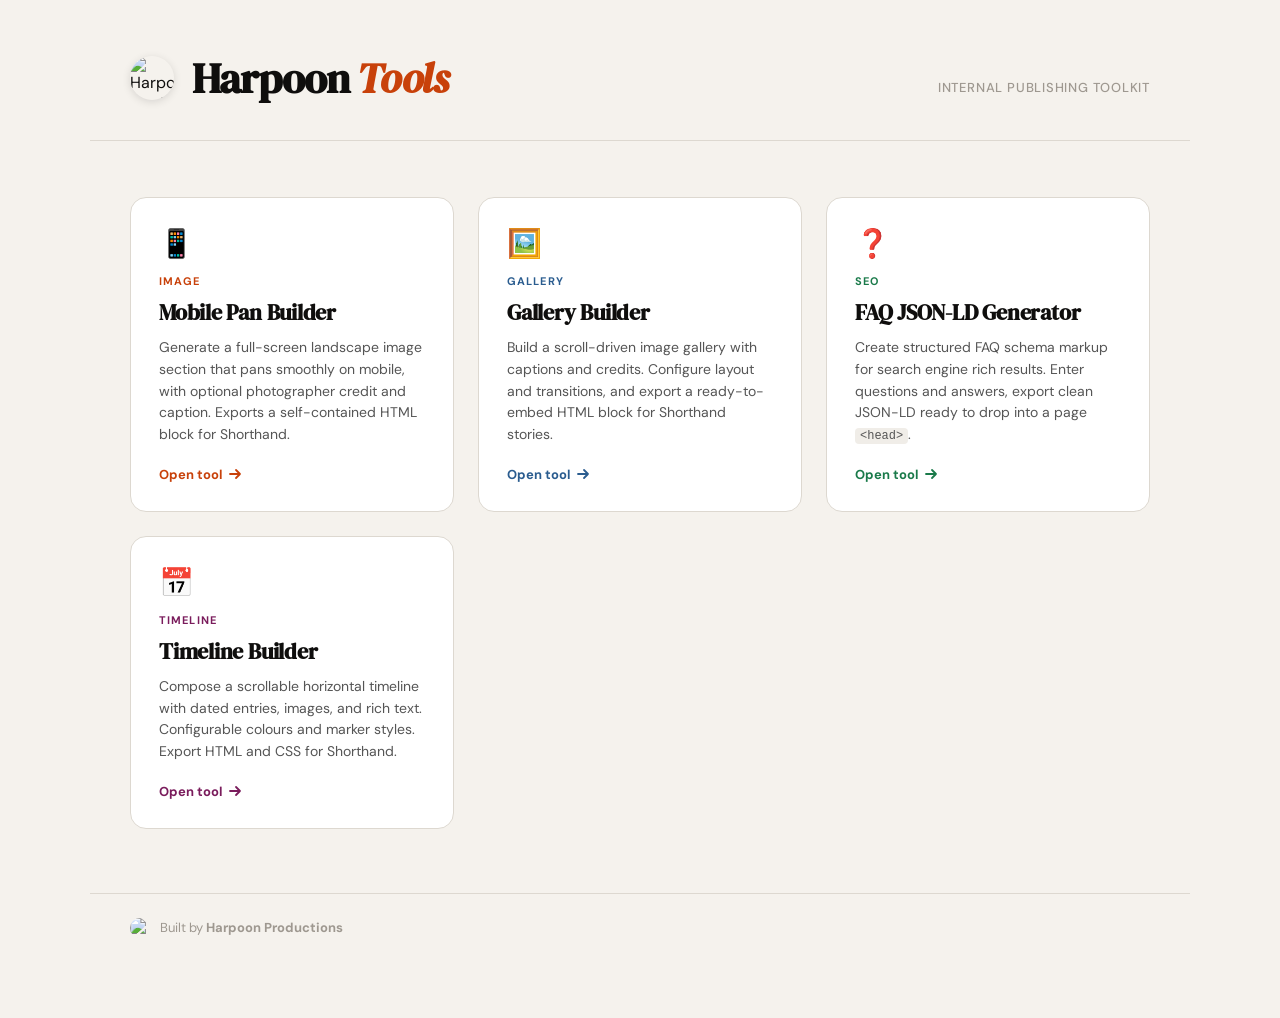
==== docs/index.html @ 6e2a62d7 "new index for tools" ====
<!doctype html>
<html lang="en">
<head>
  <meta charset="utf-8" />
  <meta name="viewport" content="width=device-width, initial-scale=1" />
  <title>Harpoon Tools</title>
  <link rel="preconnect" href="https://fonts.googleapis.com">
  <link rel="preconnect" href="https://fonts.gstatic.com" crossorigin>
  <link href="https://fonts.googleapis.com/css2?family=DM+Serif+Display:ital@0;1&family=DM+Sans:wght@400;500;700&display=swap" rel="stylesheet">
  <style>
    *, *::before, *::after { box-sizing: border-box; margin: 0; padding: 0; }

    :root {
      --ink:      #0f0e0d;
      --paper:    #f5f2ed;
      --mid:      #9e9890;
      --rule:     #ddd8d0;
      --accent:   #c8410a;
      --card-bg:  #ffffff;
    }

    body {
      font-family: 'DM Sans', sans-serif;
      background: var(--paper);
      color: var(--ink);
      min-height: 100vh;
      padding: 0 0 80px;
    }

    /* ── Header ── */
    header {
      padding: 56px 40px 40px;
      max-width: 1100px;
      margin: 0 auto 56px;
      display: flex;
      align-items: flex-end;
      justify-content: space-between;
      gap: 24px;
      border-bottom: 1px solid var(--rule);
    }

    .header__left { display: flex; align-items: center; gap: 18px; }

    .header__logo {
      width: 44px;
      height: 44px;
      border-radius: 50%;
      flex-shrink: 0;
      box-shadow: 0 2px 8px rgba(0,0,0,0.12);
    }

    .header__title {
      font-family: 'DM Serif Display', serif;
      font-size: clamp(28px, 4vw, 42px);
      line-height: 1;
      letter-spacing: -0.02em;
    }

    .header__title em {
      font-style: italic;
      color: var(--accent);
    }

    .header__sub {
      font-size: 13px;
      color: var(--mid);
      font-weight: 500;
      letter-spacing: 0.06em;
      text-transform: uppercase;
      padding-bottom: 4px;
    }

    /* ── Grid ── */
    .grid {
      max-width: 1100px;
      margin: 0 auto;
      padding: 0 40px;
      display: grid;
      grid-template-columns: repeat(auto-fill, minmax(280px, 1fr));
      gap: 24px;
    }

    /* ── Card ── */
    .card {
      background: var(--card-bg);
      border-radius: 16px;
      border: 1px solid var(--rule);
      padding: 32px 28px 28px;
      text-decoration: none;
      color: inherit;
      display: flex;
      flex-direction: column;
      gap: 12px;
      position: relative;
      overflow: hidden;
      transition: transform 0.2s ease, box-shadow 0.2s ease, border-color 0.2s ease;
    }

    .card::before {
      content: '';
      position: absolute;
      top: 0; left: 0; right: 0;
      height: 3px;
      background: var(--card-accent, var(--accent));
      transform: scaleX(0);
      transform-origin: left;
      transition: transform 0.25s ease;
    }

    .card:hover {
      transform: translateY(-3px);
      box-shadow: 0 12px 40px rgba(0,0,0,0.10);
      border-color: transparent;
    }

    .card:hover::before { transform: scaleX(1); }

    .card__icon { font-size: 28px; line-height: 1; margin-bottom: 4px; }

    .card__label {
      font-size: 11px;
      font-weight: 700;
      letter-spacing: 0.1em;
      text-transform: uppercase;
      color: var(--card-accent, var(--accent));
    }

    .card__title {
      font-family: 'DM Serif Display', serif;
      font-size: 22px;
      line-height: 1.15;
      letter-spacing: -0.01em;
    }

    .card__desc {
      font-size: 14px;
      color: #555;
      line-height: 1.55;
      flex: 1;
    }

    .card__desc code {
      font-size: 12px;
      background: #f0ede8;
      border-radius: 4px;
      padding: 1px 5px;
      font-family: ui-monospace, Menlo, monospace;
    }

    .card__cta {
      display: inline-flex;
      align-items: center;
      gap: 6px;
      font-size: 13px;
      font-weight: 700;
      color: var(--card-accent, var(--accent));
      margin-top: 8px;
    }

    .card__cta svg { transition: transform 0.2s ease; }
    .card:hover .card__cta svg { transform: translateX(4px); }

    /* Per-card accent colours */
    .card--pan      { --card-accent: #c8410a; }
    .card--gallery  { --card-accent: #2a5c8f; }
    .card--faq      { --card-accent: #1a7a4a; }
    .card--timeline { --card-accent: #7a1c5c; }

    /* ── Footer ── */
    footer {
      max-width: 1100px;
      margin: 64px auto 0;
      padding: 24px 40px 0;
      display: flex;
      align-items: center;
      gap: 10px;
      color: var(--mid);
      font-size: 13px;
      border-top: 1px solid var(--rule);
    }

    footer img { width: 20px; height: 20px; border-radius: 50%; }
    footer a { color: var(--mid); font-weight: 700; text-decoration: none; }
    footer a:hover { text-decoration: underline; }

    /* ── Responsive ── */
    @media (max-width: 600px) {
      header { padding: 32px 20px 28px; flex-direction: column; align-items: flex-start; }
      .grid { padding: 0 20px; gap: 16px; }
      footer { padding: 24px 20px 0; }
    }
  </style>
</head>
<body>

  <header>
    <div class="header__left">
      <img class="header__logo"
           src="https://pbs.twimg.com/profile_images/1200397581333024768/kEKej87-_400x400.jpg"
           alt="Harpoon Productions" />
      <h1 class="header__title">Harpoon <em>Tools</em></h1>
    </div>
    <span class="header__sub">Internal publishing toolkit</span>
  </header>

  <main class="grid">

    <a class="card card--pan" href="mobile-pan-tool.html">
      <div class="card__icon">📱</div>
      <span class="card__label">Image</span>
      <h2 class="card__title">Mobile Pan Builder</h2>
      <p class="card__desc">Generate a full-screen landscape image section that pans smoothly on mobile, with optional photographer credit and caption. Exports a self-contained HTML block for Shorthand.</p>
      <span class="card__cta">Open tool <svg width="14" height="14" viewBox="0 0 14 14" fill="none"><path d="M2 7h10M8 3l4 4-4 4" stroke="currentColor" stroke-width="1.8" stroke-linecap="round" stroke-linejoin="round"/></svg></span>
    </a>

    <a class="card card--gallery" href="gallery-builder.html">
      <div class="card__icon">🖼️</div>
      <span class="card__label">Gallery</span>
      <h2 class="card__title">Gallery Builder</h2>
      <p class="card__desc">Build a scroll-driven image gallery with captions and credits. Configure layout and transitions, and export a ready-to-embed HTML block for Shorthand stories.</p>
      <span class="card__cta">Open tool <svg width="14" height="14" viewBox="0 0 14 14" fill="none"><path d="M2 7h10M8 3l4 4-4 4" stroke="currentColor" stroke-width="1.8" stroke-linecap="round" stroke-linejoin="round"/></svg></span>
    </a>

    <a class="card card--faq" href="fa-faq-jsonld-generator.html">
      <div class="card__icon">❓</div>
      <span class="card__label">SEO</span>
      <h2 class="card__title">FAQ JSON-LD Generator</h2>
      <p class="card__desc">Create structured FAQ schema markup for search engine rich results. Enter questions and answers, export clean JSON-LD ready to drop into a page <code>&lt;head&gt;</code>.</p>
      <span class="card__cta">Open tool <svg width="14" height="14" viewBox="0 0 14 14" fill="none"><path d="M2 7h10M8 3l4 4-4 4" stroke="currentColor" stroke-width="1.8" stroke-linecap="round" stroke-linejoin="round"/></svg></span>
    </a>

    <a class="card card--timeline" href="timeline-builder/index.html">
      <div class="card__icon">📅</div>
      <span class="card__label">Timeline</span>
      <h2 class="card__title">Timeline Builder</h2>
      <p class="card__desc">Compose a scrollable horizontal timeline with dated entries, images, and rich text. Configurable colours and marker styles. Export HTML and CSS for Shorthand.</p>
      <span class="card__cta">Open tool <svg width="14" height="14" viewBox="0 0 14 14" fill="none"><path d="M2 7h10M8 3l4 4-4 4" stroke="currentColor" stroke-width="1.8" stroke-linecap="round" stroke-linejoin="round"/></svg></span>
    </a>

  </main>

  <footer>
    <img src="https://pbs.twimg.com/profile_images/1200397581333024768/kEKej87-_400x400.jpg" alt="Harpoon Productions" />
    <span>Built by <a href="https://harpoonproductions.co.uk" target="_blank">Harpoon Productions</a></span>
  </footer>

</body>
</html>
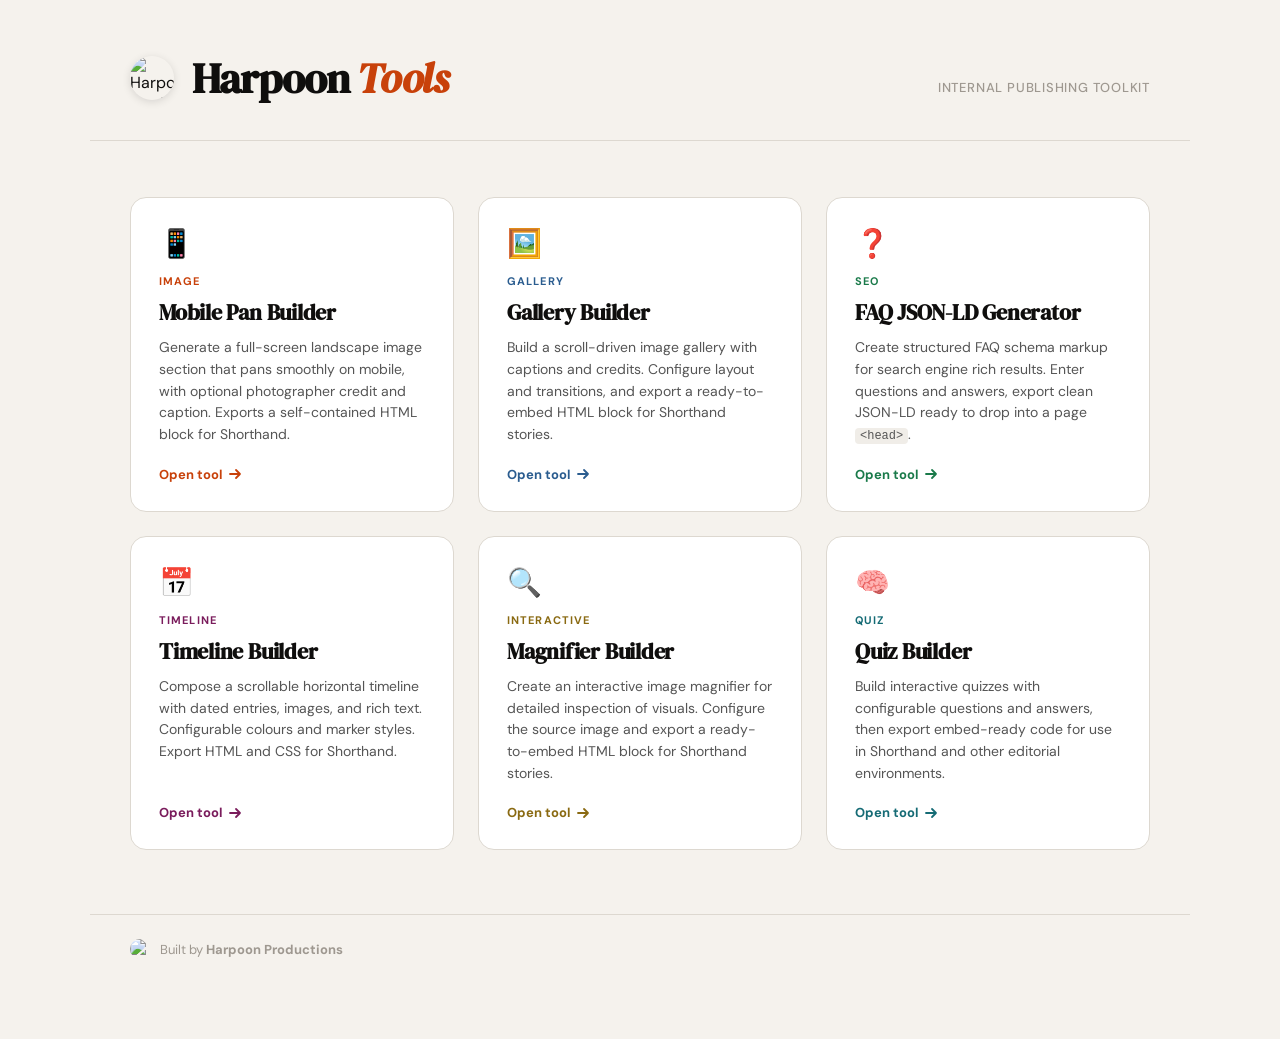
==== commit 04d4678a: "Update index.html new tiles" ====
--- a/docs/index.html
+++ b/docs/index.html
@@ -161,10 +161,12 @@
     .card:hover .card__cta svg { transform: translateX(4px); }
 
     /* Per-card accent colours */
-    .card--pan      { --card-accent: #c8410a; }
-    .card--gallery  { --card-accent: #2a5c8f; }
-    .card--faq      { --card-accent: #1a7a4a; }
-    .card--timeline { --card-accent: #7a1c5c; }
+    .card--pan       { --card-accent: #c8410a; }
+    .card--gallery   { --card-accent: #2a5c8f; }
+    .card--faq       { --card-accent: #1a7a4a; }
+    .card--timeline  { --card-accent: #7a1c5c; }
+    .card--magnifier { --card-accent: #8a6a12; }
+    .card--quiz      { --card-accent: #156b75; }
 
     /* ── Footer ── */
     footer {
@@ -237,6 +239,22 @@
       <span class="card__cta">Open tool <svg width="14" height="14" viewBox="0 0 14 14" fill="none"><path d="M2 7h10M8 3l4 4-4 4" stroke="currentColor" stroke-width="1.8" stroke-linecap="round" stroke-linejoin="round"/></svg></span>
     </a>
 
+    <a class="card card--magnifier" href="magnifier-builder.html">
+      <div class="card__icon">🔍</div>
+      <span class="card__label">Interactive</span>
+      <h2 class="card__title">Magnifier Builder</h2>
+      <p class="card__desc">Create an interactive image magnifier for detailed inspection of visuals. Configure the source image and export a ready-to-embed HTML block for Shorthand stories.</p>
+      <span class="card__cta">Open tool <svg width="14" height="14" viewBox="0 0 14 14" fill="none"><path d="M2 7h10M8 3l4 4-4 4" stroke="currentColor" stroke-width="1.8" stroke-linecap="round" stroke-linejoin="round"/></svg></span>
+    </a>
+
+    <a class="card card--quiz" href="quiz-builder-v1.1.html">
+      <div class="card__icon">🧠</div>
+      <span class="card__label">Quiz</span>
+      <h2 class="card__title">Quiz Builder</h2>
+      <p class="card__desc">Build interactive quizzes with configurable questions and answers, then export embed-ready code for use in Shorthand and other editorial environments.</p>
+      <span class="card__cta">Open tool <svg width="14" height="14" viewBox="0 0 14 14" fill="none"><path d="M2 7h10M8 3l4 4-4 4" stroke="currentColor" stroke-width="1.8" stroke-linecap="round" stroke-linejoin="round"/></svg></span>
+    </a>
+
   </main>
 
   <footer>
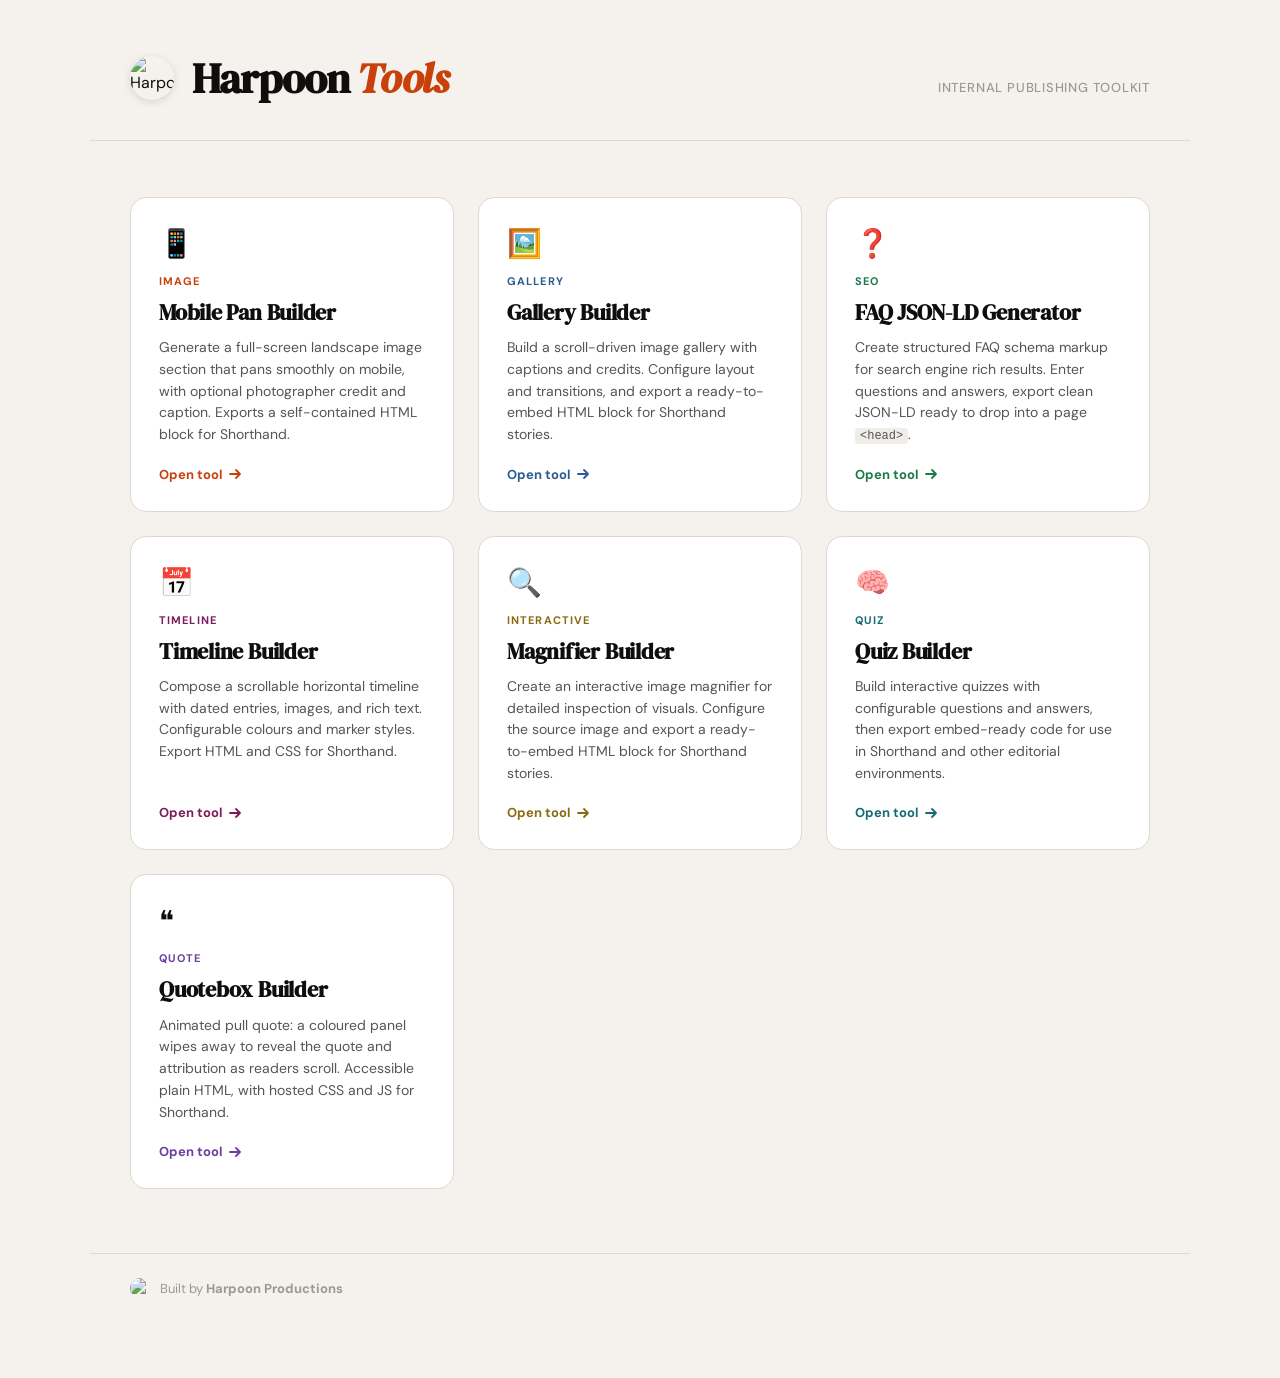
==== commit b3b3ca07: "List Quotebox Builder on the tools index Co-Authored-By: Claude Opus 5.5 <noreply@anthropic.com>" ====
--- a/docs/index.html
+++ b/docs/index.html
@@ -167,6 +167,7 @@
     .card--timeline  { --card-accent: #7a1c5c; }
     .card--magnifier { --card-accent: #8a6a12; }
     .card--quiz      { --card-accent: #156b75; }
+    .card--quote     { --card-accent: #6b3fa0; }
 
     /* ── Footer ── */
     footer {
@@ -255,6 +256,14 @@
       <span class="card__cta">Open tool <svg width="14" height="14" viewBox="0 0 14 14" fill="none"><path d="M2 7h10M8 3l4 4-4 4" stroke="currentColor" stroke-width="1.8" stroke-linecap="round" stroke-linejoin="round"/></svg></span>
     </a>
 
+    <a class="card card--quote" href="quotebox-builder/index.html">
+      <div class="card__icon">❝</div>
+      <span class="card__label">Quote</span>
+      <h2 class="card__title">Quotebox Builder</h2>
+      <p class="card__desc">Animated pull quote: a coloured panel wipes away to reveal the quote and attribution as readers scroll. Accessible plain HTML, with hosted CSS and JS for Shorthand.</p>
+      <span class="card__cta">Open tool <svg width="14" height="14" viewBox="0 0 14 14" fill="none"><path d="M2 7h10M8 3l4 4-4 4" stroke="currentColor" stroke-width="1.8" stroke-linecap="round" stroke-linejoin="round"/></svg></span>
+    </a>
+
   </main>
 
   <footer>
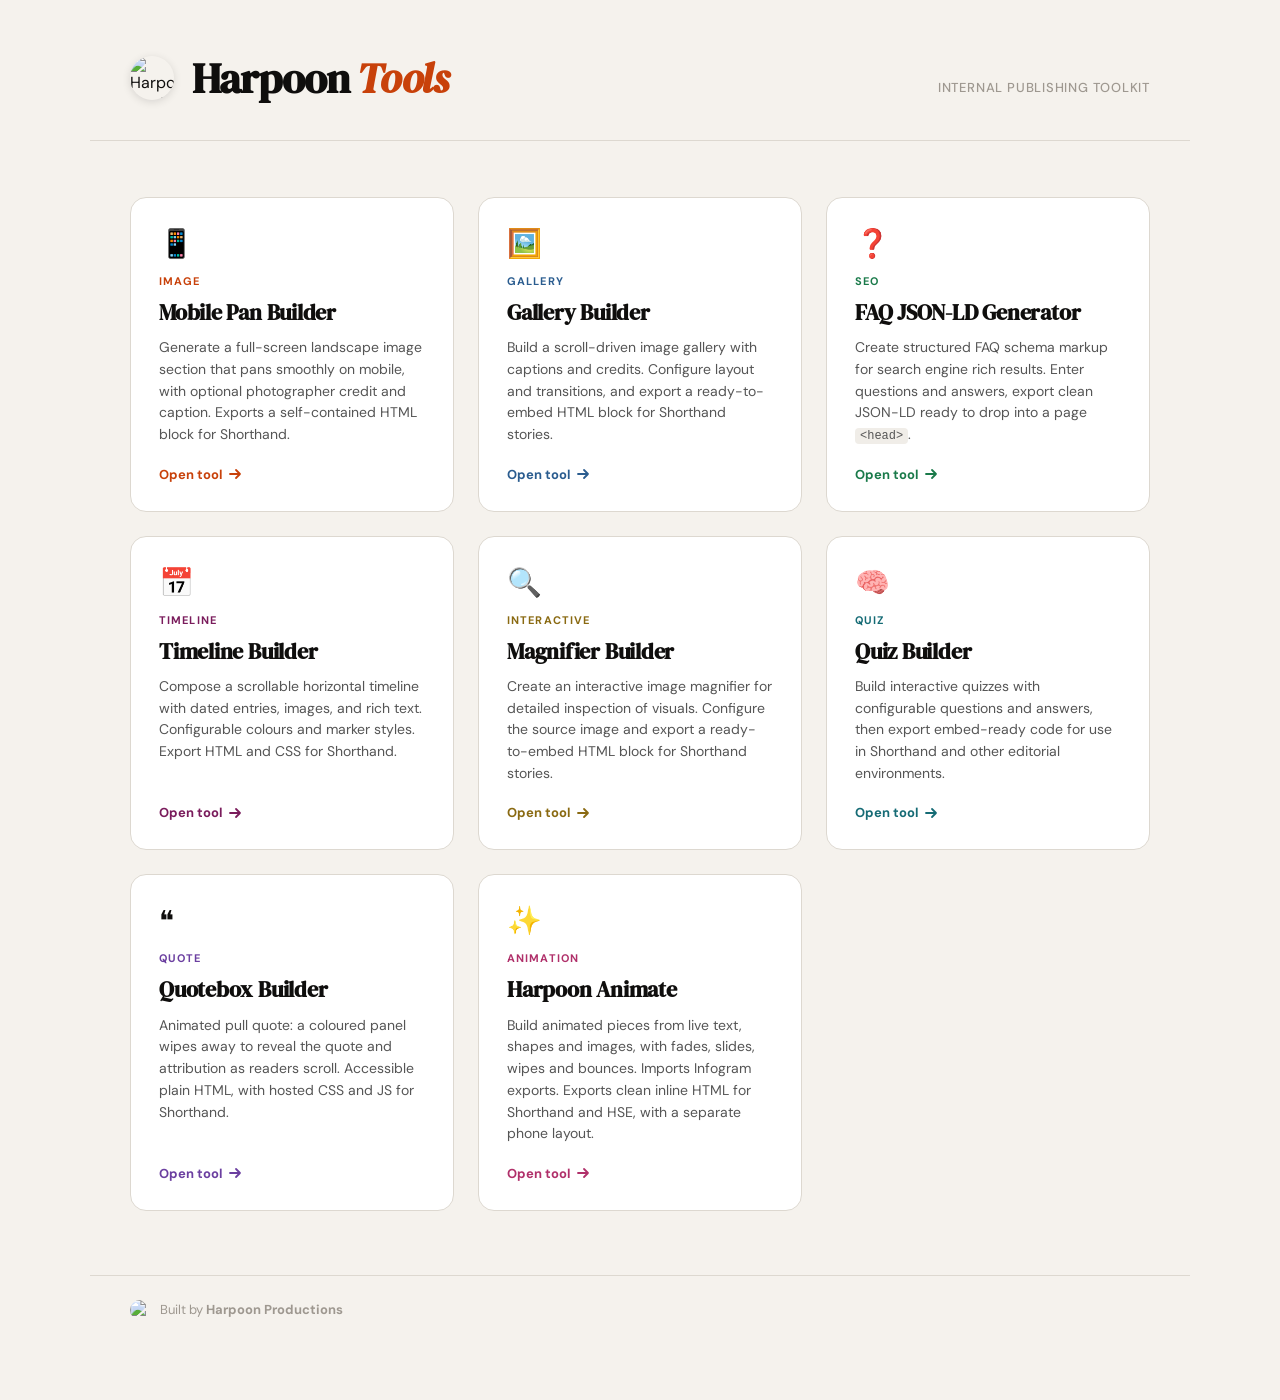
==== commit 9029b4b0: "Add Harpoon Animate editor v0.2 Forms-based editor for animated pieces (live text, shapes, images) t" ====
--- a/docs/index.html
+++ b/docs/index.html
@@ -168,6 +168,7 @@
     .card--magnifier { --card-accent: #8a6a12; }
     .card--quiz      { --card-accent: #156b75; }
     .card--quote     { --card-accent: #6b3fa0; }
+    .card--animate   { --card-accent: #b0306a; }
 
     /* ── Footer ── */
     footer {
@@ -264,6 +265,14 @@
       <span class="card__cta">Open tool <svg width="14" height="14" viewBox="0 0 14 14" fill="none"><path d="M2 7h10M8 3l4 4-4 4" stroke="currentColor" stroke-width="1.8" stroke-linecap="round" stroke-linejoin="round"/></svg></span>
     </a>
 
+    <a class="card card--animate" href="animate/">
+      <div class="card__icon">✨</div>
+      <span class="card__label">Animation</span>
+      <h2 class="card__title">Harpoon Animate</h2>
+      <p class="card__desc">Build animated pieces from live text, shapes and images, with fades, slides, wipes and bounces. Imports Infogram exports. Exports clean inline HTML for Shorthand and HSE, with a separate phone layout.</p>
+      <span class="card__cta">Open tool <svg width="14" height="14" viewBox="0 0 14 14" fill="none"><path d="M2 7h10M8 3l4 4-4 4" stroke="currentColor" stroke-width="1.8" stroke-linecap="round" stroke-linejoin="round"/></svg></span>
+    </a>
+
   </main>
 
   <footer>
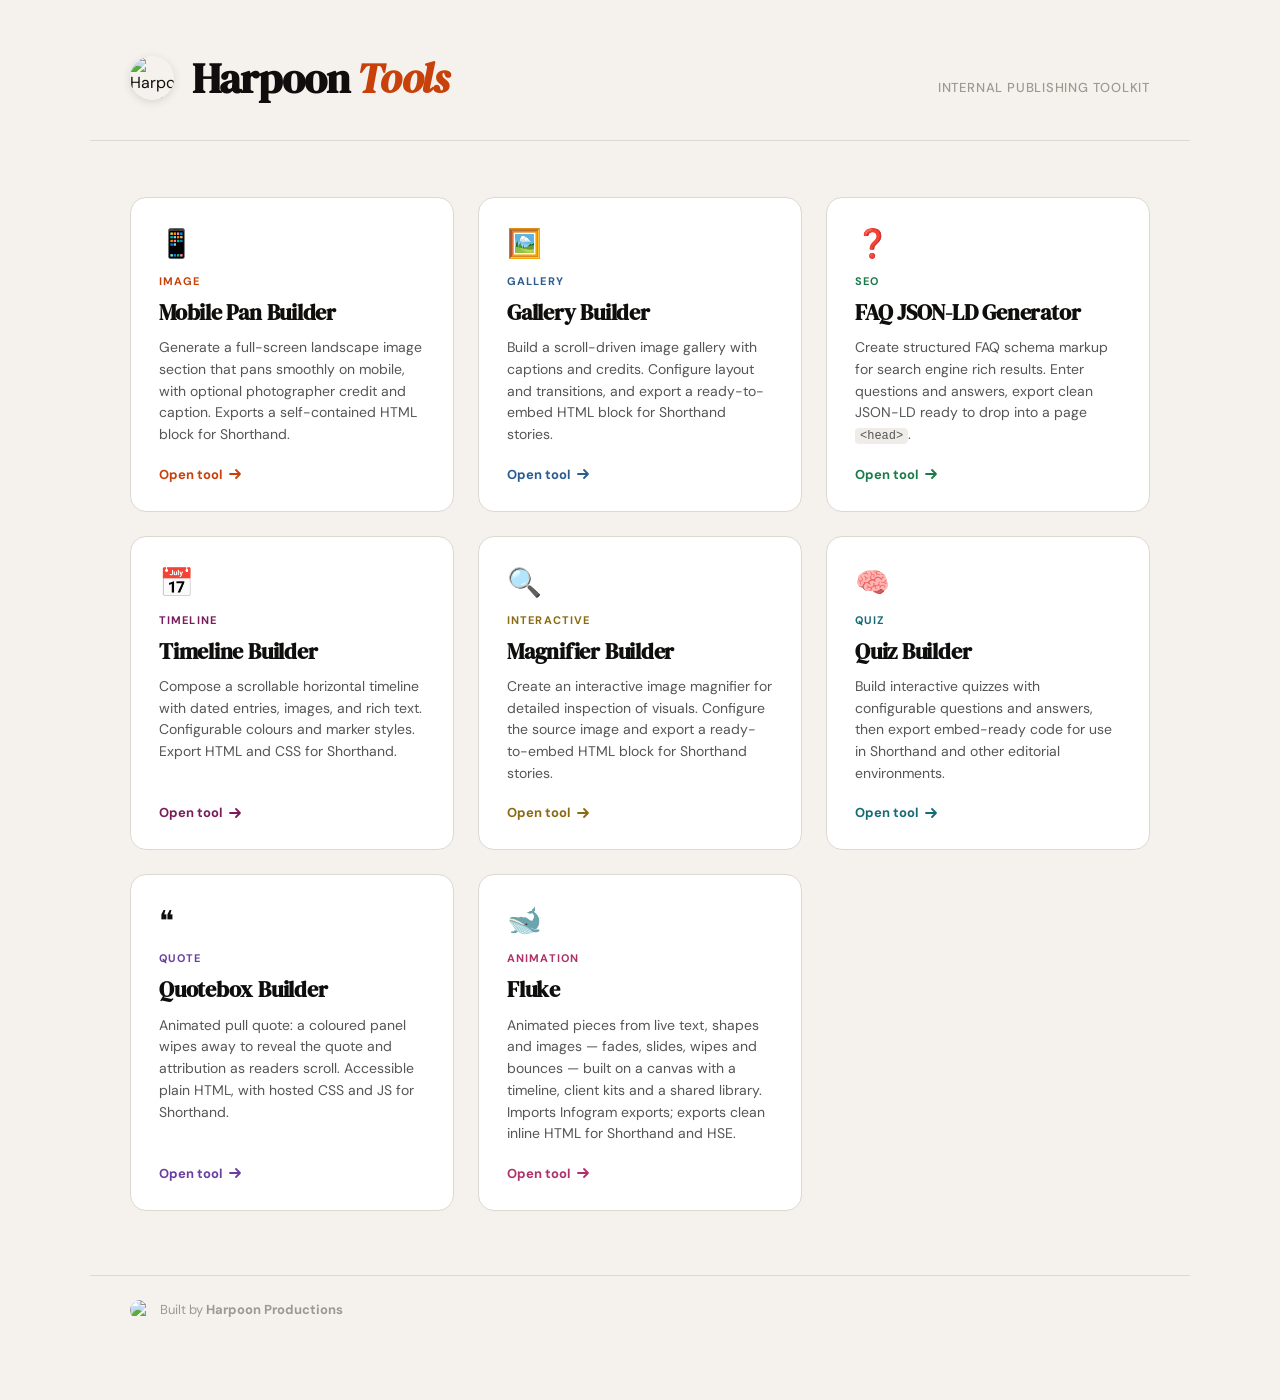
==== commit 7573dd31: "Harpoon Animate is now Fluke by Harpoon (v0.8) Editor moves to docs/fluke/ with the library and Harp" ====
--- a/docs/index.html
+++ b/docs/index.html
@@ -265,11 +265,11 @@
       <span class="card__cta">Open tool <svg width="14" height="14" viewBox="0 0 14 14" fill="none"><path d="M2 7h10M8 3l4 4-4 4" stroke="currentColor" stroke-width="1.8" stroke-linecap="round" stroke-linejoin="round"/></svg></span>
     </a>
 
-    <a class="card card--animate" href="animate/">
-      <div class="card__icon">✨</div>
+    <a class="card card--animate" href="fluke/">
+      <div class="card__icon">🐋</div>
       <span class="card__label">Animation</span>
-      <h2 class="card__title">Harpoon Animate</h2>
-      <p class="card__desc">Build animated pieces from live text, shapes and images, with fades, slides, wipes and bounces. Imports Infogram exports. Exports clean inline HTML for Shorthand and HSE, with a separate phone layout.</p>
+      <h2 class="card__title">Fluke</h2>
+      <p class="card__desc">Animated pieces from live text, shapes and images — fades, slides, wipes and bounces — built on a canvas with a timeline, client kits and a shared library. Imports Infogram exports; exports clean inline HTML for Shorthand and HSE.</p>
       <span class="card__cta">Open tool <svg width="14" height="14" viewBox="0 0 14 14" fill="none"><path d="M2 7h10M8 3l4 4-4 4" stroke="currentColor" stroke-width="1.8" stroke-linecap="round" stroke-linejoin="round"/></svg></span>
     </a>
 
